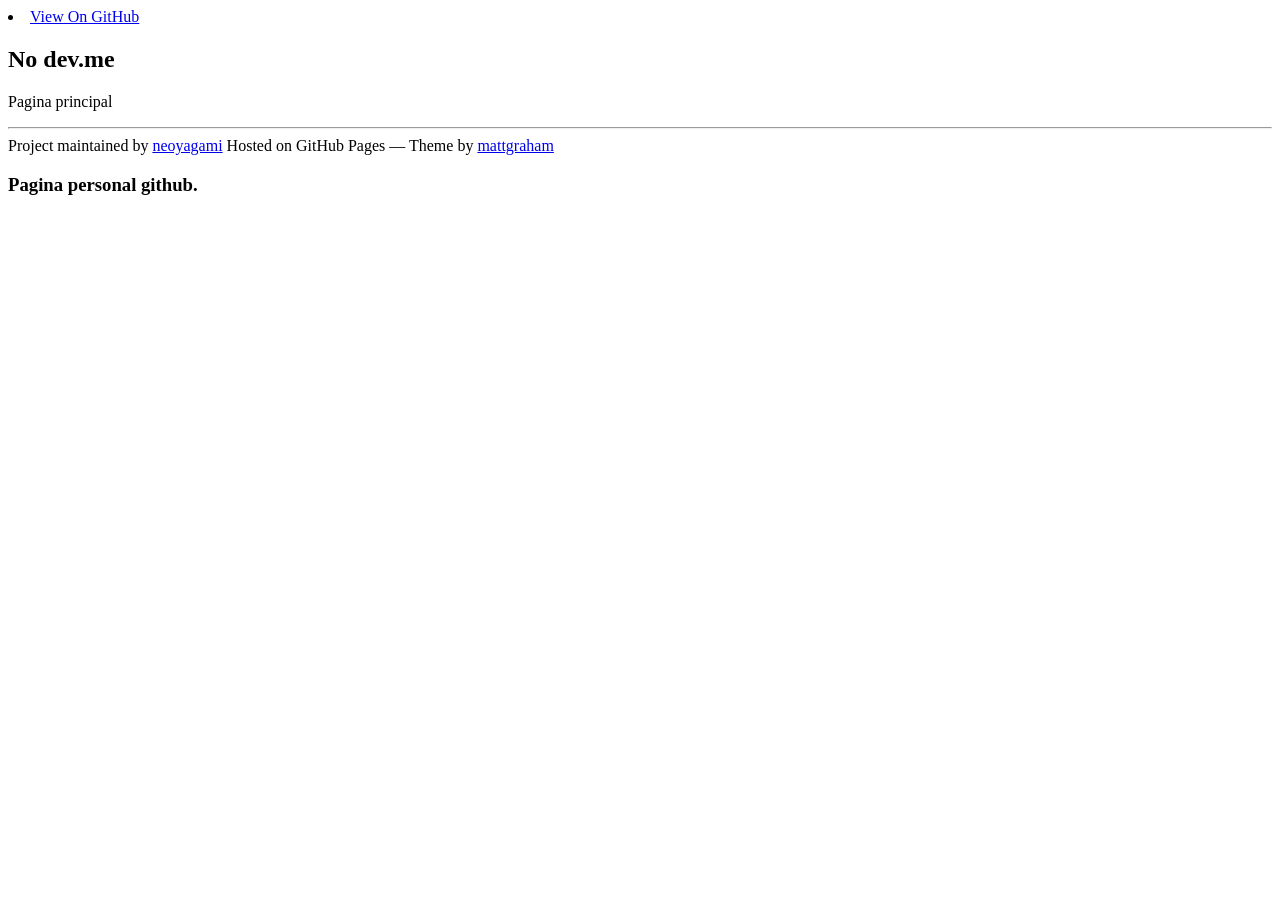
==== index.html @ 4b37ebaa "Replace master branch with page content via GitHub" ====
<!doctype html>
<html>
  <head>
    <meta charset="utf-8">
    <meta http-equiv="X-UA-Compatible" content="chrome=1">
    <title>No dev.me by neoyagami</title>
    <link rel="stylesheet" href="stylesheets/styles.css">
    <link rel="stylesheet" href="stylesheets/pygment_trac.css">
    <script src="https://ajax.googleapis.com/ajax/libs/jquery/1.7.1/jquery.min.js"></script>
    <script src="javascripts/respond.js"></script>
    <!--[if lt IE 9]>
      <script src="//html5shiv.googlecode.com/svn/trunk/html5.js"></script>
    <![endif]-->
    <!--[if lt IE 8]>
    <link rel="stylesheet" href="stylesheets/ie.css">
    <![endif]-->
    <meta name="viewport" content="width=device-width, initial-scale=1, user-scalable=no">

  </head>
  <body>
      <div id="header">
        <nav>
          <li class="fork"><a href="https://github.com/neoyagami">View On GitHub</a></li>
        </nav>
      </div><!-- end header -->

    <div class="wrapper">

      <section>
        <div id="title">
          <h1>No dev.me</h1>
          <p>Pagina principal</p>
          <hr>
          <span class="credits left">Project maintained by <a href="https://github.com/neoyagami">neoyagami</a></span>
          <span class="credits right">Hosted on GitHub Pages &mdash; Theme by <a href="https://twitter.com/michigangraham">mattgraham</a></span>
        </div>

        <h3>
<a name="pagina-personal-github" class="anchor" href="#pagina-personal-github"><span class="octicon octicon-link"></span></a>Pagina personal github.</h3>
      </section>

    </div>
    <!--[if !IE]><script>fixScale(document);</script><![endif]-->
    
  </body>
</html>
---- stylesheets/pygment_trac.css ----
.highlight .hll { background-color: #404040 }
.highlight  { color: #d0d0d0 }
.highlight .c { color: #999999; font-style: italic } /* Comment */
.highlight .err { color: #a61717; background-color: #e3d2d2 } /* Error */
.highlight .g { color: #d0d0d0 } /* Generic */
.highlight .k { color: #6ab825; font-weight: normal } /* Keyword */
.highlight .l { color: #d0d0d0 } /* Literal */
.highlight .n { color: #d0d0d0 } /* Name */
.highlight .o { color: #d0d0d0 } /* Operator */
.highlight .x { color: #d0d0d0 } /* Other */
.highlight .p { color: #d0d0d0 } /* Punctuation */
.highlight .cm { color: #999999; font-style: italic } /* Comment.Multiline */
.highlight .cp { color: #cd2828; font-weight: normal } /* Comment.Preproc */
.highlight .c1 { color: #999999; font-style: italic } /* Comment.Single */
.highlight .cs { color: #e50808; font-weight: normal; background-color: #520000 } /* Comment.Special */
.highlight .gd { color: #d22323 } /* Generic.Deleted */
.highlight .ge { color: #d0d0d0; font-style: italic } /* Generic.Emph */
.highlight .gr { color: #d22323 } /* Generic.Error */
.highlight .gh { color: #ffffff; font-weight: normal } /* Generic.Heading */
.highlight .gi { color: #589819 } /* Generic.Inserted */
.highlight .go { color: #cccccc } /* Generic.Output */
.highlight .gp { color: #aaaaaa } /* Generic.Prompt */
.highlight .gs { color: #d0d0d0; font-weight: normal } /* Generic.Strong */
.highlight .gu { color: #ffffff; text-decoration: underline } /* Generic.Subheading */
.highlight .gt { color: #d22323 } /* Generic.Traceback */
.highlight .kc { color: #6ab825; font-weight: normal } /* Keyword.Constant */
.highlight .kd { color: #6ab825; font-weight: normal } /* Keyword.Declaration */
.highlight .kn { color: #6ab825; font-weight: normal } /* Keyword.Namespace */
.highlight .kp { color: #6ab825 } /* Keyword.Pseudo */
.highlight .kr { color: #6ab825; font-weight: normal } /* Keyword.Reserved */
.highlight .kt { color: #6ab825; font-weight: normal } /* Keyword.Type */
.highlight .ld { color: #d0d0d0 } /* Literal.Date */
.highlight .m { color: #3677a9 } /* Literal.Number */
.highlight .s { color: #9dd5f1 } /* Literal.String */
.highlight .na { color: #bbbbbb } /* Name.Attribute */
.highlight .nb { color: #24909d } /* Name.Builtin */
.highlight .nc { color: #447fcf; text-decoration: underline } /* Name.Class */
.highlight .no { color: #40ffff } /* Name.Constant */
.highlight .nd { color: #ffa500 } /* Name.Decorator */
.highlight .ni { color: #d0d0d0 } /* Name.Entity */
.highlight .ne { color: #bbbbbb } /* Name.Exception */
.highlight .nf { color: #447fcf } /* Name.Function */
.highlight .nl { color: #d0d0d0 } /* Name.Label */
.highlight .nn { color: #447fcf; text-decoration: underline } /* Name.Namespace */
.highlight .nx { color: #d0d0d0 } /* Name.Other */
.highlight .py { color: #d0d0d0 } /* Name.Property */
.highlight .nt { color: #6ab825;} /* Name.Tag */
.highlight .nv { color: #40ffff } /* Name.Variable */
.highlight .ow { color: #6ab825; font-weight: normal } /* Operator.Word */
.highlight .w { color: #666666 } /* Text.Whitespace */
.highlight .mf { color: #3677a9 } /* Literal.Number.Float */
.highlight .mh { color: #3677a9 } /* Literal.Number.Hex */
.highlight .mi { color: #3677a9 } /* Literal.Number.Integer */
.highlight .mo { color: #3677a9 } /* Literal.Number.Oct */
.highlight .sb { color: #9dd5f1 } /* Literal.String.Backtick */
.highlight .sc { color: #9dd5f1 } /* Literal.String.Char */
.highlight .sd { color: #9dd5f1 } /* Literal.String.Doc */
.highlight .s2 { color: #9dd5f1 } /* Literal.String.Double */
.highlight .se { color: #9dd5f1 } /* Literal.String.Escape */
.highlight .sh { color: #9dd5f1 } /* Literal.String.Heredoc */
.highlight .si { color: #9dd5f1 } /* Literal.String.Interpol */
.highlight .sx { color: #ffa500 } /* Literal.String.Other */
.highlight .sr { color: #9dd5f1 } /* Literal.String.Regex */
.highlight .s1 { color: #9dd5f1 } /* Literal.String.Single */
.highlight .ss { color: #9dd5f1 } /* Literal.String.Symbol */
.highlight .bp { color: #24909d } /* Name.Builtin.Pseudo */
.highlight .vc { color: #40ffff } /* Name.Variable.Class */
.highlight .vg { color: #40ffff } /* Name.Variable.Global */
.highlight .vi { color: #40ffff } /* Name.Variable.Instance */
.highlight .il { color: #3677a9 } /* Literal.Number.Integer.Long */
---- stylesheets/ie.css ----
nav {
  display: none;
}
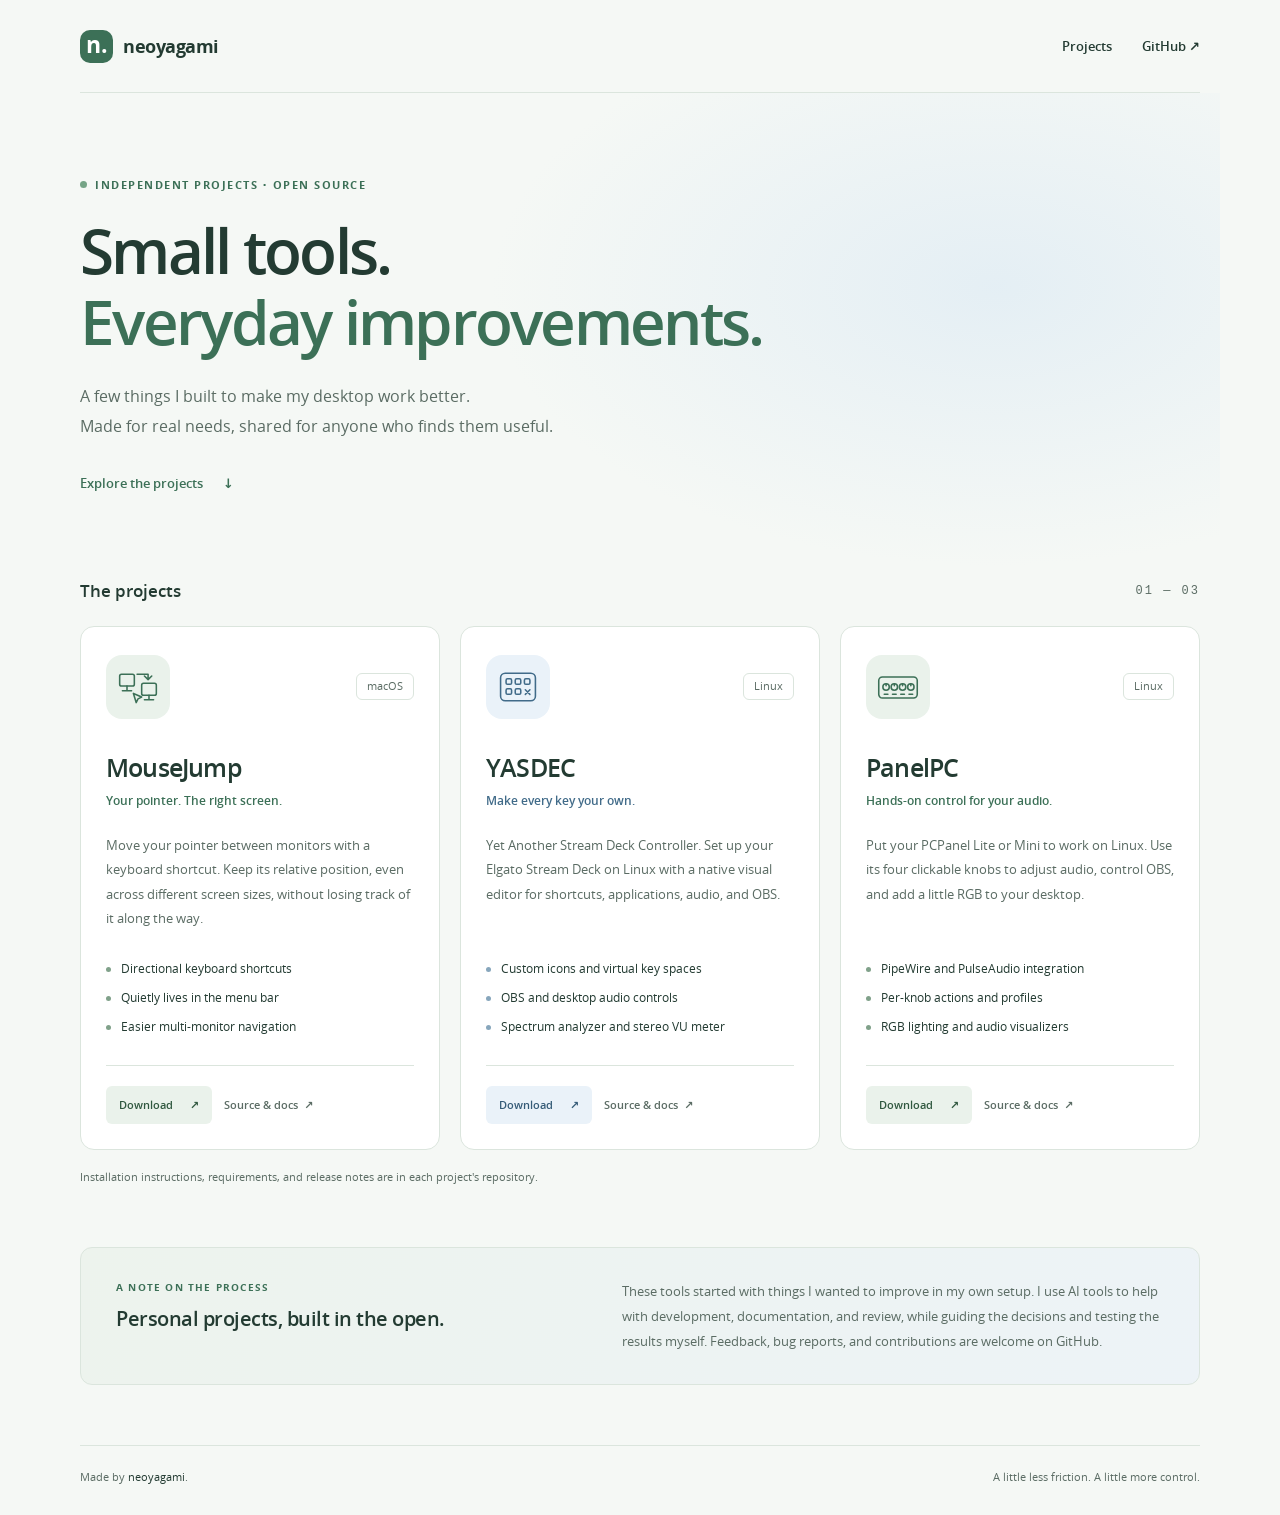
==== commit 583cbd8b: "Build simple landing page for desktop projects" ====
--- a/index.html
+++ b/index.html
@@ -1,46 +1,75 @@
 <!doctype html>
-<html>
-  <head>
-    <meta charset="utf-8">
-    <meta http-equiv="X-UA-Compatible" content="chrome=1">
-    <title>No dev.me by neoyagami</title>
-    <link rel="stylesheet" href="stylesheets/styles.css">
-    <link rel="stylesheet" href="stylesheets/pygment_trac.css">
-    <script src="https://ajax.googleapis.com/ajax/libs/jquery/1.7.1/jquery.min.js"></script>
-    <script src="javascripts/respond.js"></script>
-    <!--[if lt IE 9]>
-      <script src="//html5shiv.googlecode.com/svn/trunk/html5.js"></script>
-    <![endif]-->
-    <!--[if lt IE 8]>
-    <link rel="stylesheet" href="stylesheets/ie.css">
-    <![endif]-->
-    <meta name="viewport" content="width=device-width, initial-scale=1, user-scalable=no">
-
-  </head>
-  <body>
-      <div id="header">
-        <nav>
-          <li class="fork"><a href="https://github.com/neoyagami">View On GitHub</a></li>
-        </nav>
-      </div><!-- end header -->
-
-    <div class="wrapper">
-
-      <section>
-        <div id="title">
-          <h1>No dev.me</h1>
-          <p>Pagina principal</p>
-          <hr>
-          <span class="credits left">Project maintained by <a href="https://github.com/neoyagami">neoyagami</a></span>
-          <span class="credits right">Hosted on GitHub Pages &mdash; Theme by <a href="https://twitter.com/michigangraham">mattgraham</a></span>
-        </div>
-
-        <h3>
-<a name="pagina-personal-github" class="anchor" href="#pagina-personal-github"><span class="octicon octicon-link"></span></a>Pagina personal github.</h3>
-      </section>
-
-    </div>
-    <!--[if !IE]><script>fixScale(document);</script><![endif]-->
-    
-  </body>
-</html>+<html lang="en">
+<head>
+  <meta charset="utf-8">
+  <meta name="viewport" content="width=device-width, initial-scale=1">
+  <meta name="theme-color" content="#f5f8f5">
+  <meta name="description" content="Small, open-source desktop tools by neoyagami. Discover MouseJump for macOS, and YASDEC and PanelPC for Linux.">
+  <meta property="og:title" content="neoyagami — Small tools. Everyday improvements.">
+  <meta property="og:description" content="Open-source tools for your screens, Stream Deck, and desktop audio.">
+  <meta property="og:type" content="website">
+  <meta property="og:url" content="https://neoyagami.github.io/">
+  <title>neoyagami — Small tools. Everyday improvements.</title>
+  <link rel="icon" href="images/favicon.svg" type="image/svg+xml">
+  <link rel="stylesheet" href="stylesheets/styles.css">
+</head>
+<body>
+  <a class="skip-link" href="#main">Skip to content</a>
+  <header class="site-header wrap">
+    <a class="wordmark" href="./" aria-label="neoyagami home"><span class="brand-mark" aria-hidden="true">n.</span>neoyagami</a>
+    <nav aria-label="Main navigation"><a href="#projects">Projects</a><a href="https://github.com/neoyagami">GitHub <span aria-hidden="true">↗</span></a></nav>
+  </header>
+  <main id="main" class="wrap">
+    <section class="intro" aria-labelledby="intro-title">
+      <p class="eyebrow"><span class="status-dot" aria-hidden="true"></span>Independent projects · Open source</p>
+      <h1 id="intro-title">Small tools.<br><span>Everyday improvements.</span></h1>
+      <p class="intro-copy">A few things I built to make my desktop work better.<br class="desktop-break"> Made for real needs, shared for anyone who finds them useful.</p>
+      <a class="intro-link" href="#projects">Explore the projects <span aria-hidden="true">↓</span></a>
+    </section>
+    <section id="projects" aria-labelledby="projects-title">
+      <div class="section-heading"><h2 id="projects-title">The projects</h2><span>01 — 03</span></div>
+      <div class="project-grid">
+        <article class="project-card">
+          <div class="card-top">
+            <div class="project-icon" aria-hidden="true"><svg viewBox="0 0 48 48" fill="none" stroke="currentColor" stroke-width="1.7" stroke-linecap="round" stroke-linejoin="round"><rect x="4" y="10" width="16" height="13" rx="2"/><path d="M12 23v5m-5 0h10"/><rect x="28" y="20" width="16" height="13" rx="2"/><path d="M36 33v5m-5 0h10M23 10h12v6m-4-4 4 4 4-4M19 31l3 10 2-4 4-2z"/></svg></div>
+            <span class="platform">macOS</span>
+          </div>
+          <h3>MouseJump</h3>
+          <p class="tagline">Your pointer. The right screen.</p>
+          <p class="description">Move your pointer between monitors with a keyboard shortcut. Keep its relative position, even across different screen sizes, without losing track of it along the way.</p>
+          <ul class="features"><li>Directional keyboard shortcuts</li><li>Quietly lives in the menu bar</li><li>Easier multi-monitor navigation</li></ul>
+          <div class="card-links"><a class="download" href="https://github.com/neoyagami/MouseJumpApp/releases/latest" aria-label="Download MouseJump">Download <span aria-hidden="true">↗</span></a><a class="source" href="https://github.com/neoyagami/MouseJumpApp" aria-label="View MouseJump source and documentation">Source &amp; docs <span aria-hidden="true">↗</span></a></div>
+        </article>
+        <article class="project-card blue-card">
+          <div class="card-top">
+            <div class="project-icon" aria-hidden="true"><svg viewBox="0 0 48 48" fill="none" stroke="currentColor" stroke-width="1.7" stroke-linecap="round" stroke-linejoin="round"><rect x="5" y="9" width="38" height="30" rx="5"/><rect x="11" y="15" width="6" height="6" rx="1.5"/><rect x="21" y="15" width="6" height="6" rx="1.5"/><rect x="31" y="15" width="6" height="6" rx="1.5"/><rect x="11" y="26" width="6" height="6" rx="1.5"/><rect x="21" y="26" width="6" height="6" rx="1.5"/><path d="m32 27 5 5m0-5-5 5"/></svg></div>
+            <span class="platform">Linux</span>
+          </div>
+          <h3>YASDEC</h3>
+          <p class="tagline">Make every key your own.</p>
+          <p class="description">Yet Another Stream Deck Controller. Set up your Elgato Stream Deck on Linux with a native visual editor for shortcuts, applications, audio, and OBS.</p>
+          <ul class="features"><li>Custom icons and virtual key spaces</li><li>OBS and desktop audio controls</li><li>Spectrum analyzer and stereo VU meter</li></ul>
+          <div class="card-links"><a class="download" href="https://github.com/neoyagami/yasdec/releases/latest" aria-label="Download YASDEC">Download <span aria-hidden="true">↗</span></a><a class="source" href="https://github.com/neoyagami/yasdec" aria-label="View YASDEC source and documentation">Source &amp; docs <span aria-hidden="true">↗</span></a></div>
+        </article>
+        <article class="project-card">
+          <div class="card-top">
+            <div class="project-icon" aria-hidden="true"><svg viewBox="0 0 48 48" fill="none" stroke="currentColor" stroke-width="1.7" stroke-linecap="round" stroke-linejoin="round"><rect x="3" y="13" width="42" height="23" rx="4"/><circle cx="11" cy="24" r="3.5"/><circle cx="20" cy="24" r="3.5"/><circle cx="29" cy="24" r="3.5"/><circle cx="38" cy="24" r="3.5"/><path d="M11 20.5v2m9-2v2m9-2v2m9-2v2M9 32h4m5 0h4m5 0h4m5 0h4"/></svg></div>
+            <span class="platform">Linux</span>
+          </div>
+          <h3>PanelPC</h3>
+          <p class="tagline">Hands-on control for your audio.</p>
+          <p class="description">Put your PCPanel Lite or Mini to work on Linux. Use its four clickable knobs to adjust audio, control OBS, and add a little RGB to your desktop.</p>
+          <ul class="features"><li>PipeWire and PulseAudio integration</li><li>Per-knob actions and profiles</li><li>RGB lighting and audio visualizers</li></ul>
+          <div class="card-links"><a class="download" href="https://github.com/neoyagami/PanelPCLlit/releases/latest" aria-label="Download PanelPC">Download <span aria-hidden="true">↗</span></a><a class="source" href="https://github.com/neoyagami/PanelPCLlit" aria-label="View PanelPC source and documentation">Source &amp; docs <span aria-hidden="true">↗</span></a></div>
+        </article>
+      </div>
+      <p class="project-note">Installation instructions, requirements, and release notes are in each project's repository.</p>
+    </section>
+    <aside class="about" aria-labelledby="about-title">
+      <div><p class="eyebrow">A note on the process</p><h2 id="about-title">Personal projects, built in the open.</h2></div>
+      <p>These tools started with things I wanted to improve in my own setup. I use AI tools to help with development, documentation, and review, while guiding the decisions and testing the results myself. Feedback, bug reports, and contributions are welcome on GitHub.</p>
+    </aside>
+  </main>
+  <footer class="site-footer wrap"><p>Made by <a href="https://github.com/neoyagami">neoyagami</a>.</p><p>A little less friction. A little more control.</p></footer>
+</body>
+</html>
--- a/stylesheets/styles.css
+++ b/stylesheets/styles.css
@@ -0,0 +1,97 @@
+:root {
+  color-scheme: light;
+  --background: #f5f8f5;
+  --ink: #233b32;
+  --muted: #5b6c64;
+  --green: #3c7057;
+  --green-soft: #eaf2eb;
+  --blue: #416b89;
+  --blue-soft: #eaf2f9;
+  --line: #dbe5dd;
+}
+@font-face { font-family: "Open Sans"; src: url("../fonts/OpenSans-Regular-webfont.woff") format("woff"); font-style: normal; font-weight: 400; font-display: swap; }
+@font-face { font-family: "Open Sans"; src: url("../fonts/OpenSans-Semibold-webfont.woff") format("woff"); font-style: normal; font-weight: 600; font-display: swap; }
+@font-face { font-family: "Open Sans"; src: url("../fonts/OpenSans-Bold-webfont.woff") format("woff"); font-style: normal; font-weight: 700; font-display: swap; }
+* { box-sizing: border-box; }
+html { scroll-behavior: smooth; scroll-padding-top: 30px; }
+body { margin: 0; background: var(--background); color: var(--ink); font-family: "Open Sans", system-ui, -apple-system, BlinkMacSystemFont, "Segoe UI", sans-serif; font-size: 15px; line-height: 1.7; }
+a { color: inherit; text-underline-offset: 4px; }
+a:hover { color: var(--green); }
+a:focus-visible { outline: 3px solid var(--blue); outline-offset: 5px; border-radius: 3px; }
+::selection { background: #cce2d2; color: #203a2c; }
+.wrap { width: min(1120px, calc(100% - 64px)); margin-inline: auto; }
+.skip-link { position: absolute; left: 16px; top: -100px; z-index: 2; padding: 12px 20px; background: white; }
+.skip-link:focus { top: 12px; }
+.site-header { display: flex; align-items: center; justify-content: space-between; padding-block: 27px; border-bottom: 1px solid var(--line); }
+.wordmark { display: inline-flex; align-items: center; gap: 10px; text-decoration: none; font-weight: 700; letter-spacing: -.5px; font-size: 18px; }
+.brand-mark { display: grid; place-items: center; width: 33px; height: 33px; border-radius: 10px; background: var(--green); color: white; font-size: 23px; line-height: 1; padding-bottom: 4px; }
+nav { display: flex; gap: 30px; font-size: 13px; font-weight: 600; }
+nav a { padding-block: 8px; text-decoration: none; }
+nav a:hover, .source:hover { text-decoration: underline; }
+.intro { position: relative; isolation: isolate; padding-block: 83px 75px; }
+.intro::before { content: ""; position: absolute; z-index: -1; inset: 0 -20px 0 35%; background: radial-gradient(ellipse at 70% 40%, #dceaf4aa, transparent 68%); pointer-events: none; }
+.eyebrow { margin: 0 0 20px; color: var(--green); font-size: 11px; font-weight: 700; letter-spacing: 1.5px; text-transform: uppercase; }
+.status-dot { display: inline-block; width: 7px; height: 7px; border-radius: 50%; margin-right: 8px; background: #75a486; vertical-align: 1px; }
+h1 { margin: 0; font-size: clamp(38px, 5.1vw, 62px); font-weight: 600; line-height: 1.15; letter-spacing: -2.7px; }
+h1 span { color: var(--green); }
+.intro-copy { margin: 25px 0 22px; max-width: 640px; font-size: 16px; color: var(--muted); line-height: 1.85; }
+.intro-link { display: inline-flex; gap: 20px; align-items: center; padding-block: 8px; color: var(--green); text-decoration: none; font-size: 13px; font-weight: 600; }
+.intro-link:hover { text-decoration: underline; }
+.section-heading { display: flex; align-items: center; justify-content: space-between; margin-bottom: 20px; }
+.section-heading h2 { margin: 0; font-size: 17px; font-weight: 600; }
+.section-heading > span { color: var(--muted); font-family: monospace; font-size: 12px; letter-spacing: 2px; }
+.project-grid { display: grid; grid-template-columns: repeat(3, minmax(0, 1fr)); gap: 20px; }
+.project-card { display: flex; flex-direction: column; padding: 28px 25px 25px; background: white; border: 1px solid var(--line); border-radius: 14px; }
+.card-top { display: flex; align-items: center; justify-content: space-between; margin-bottom: 27px; }
+.project-icon { width: 64px; height: 64px; display: grid; place-items: center; border-radius: 16px; color: var(--green); background: var(--green-soft); }
+.project-icon svg { width: 44px; height: 44px; }
+.blue-card .project-icon { color: var(--blue); background: var(--blue-soft); }
+.platform { padding: 3px 10px; border: 1px solid var(--line); border-radius: 6px; font-size: 11px; color: var(--muted); }
+h3 { margin: 0 0 3px; font-weight: 600; font-size: 25px; letter-spacing: -.8px; }
+.tagline { margin: 0; font-size: 12px; color: var(--green); font-weight: 600; }
+.blue-card .tagline { color: var(--blue); }
+.description { margin: 22px 0 20px; font-size: 13px; line-height: 1.85; color: var(--muted); }
+.features { list-style: none; margin: auto 0 27px; padding: 0; font-size: 12px; }
+.features li { position: relative; padding-left: 15px; margin-top: 9px; }
+.features li::before { content: ""; position: absolute; top: 8px; left: 0; width: 5px; height: 5px; border-radius: 50%; background: #80a18a; }
+.blue-card .features li::before { background: #87a6bc; }
+.card-links { display: flex; align-items: center; flex-wrap: wrap; gap: 12px; padding-top: 20px; border-top: 1px solid var(--line); font-size: 11px; font-weight: 600; }
+.download { display: inline-flex; align-items: center; gap: 17px; padding: 10px 13px; border-radius: 6px; background: var(--green-soft); color: #30583f; text-decoration: none; }
+.download:hover { background: #dcebdd; color: #254c33; }
+.blue-card .download { background: var(--blue-soft); color: #355b77; }
+.blue-card .download:hover { background: #dce9f4; }
+.source { padding-block: 10px; color: var(--muted); text-decoration: none; }
+.source span { margin-left: 3px; }
+.project-note { margin: 18px 0 0; color: var(--muted); font-size: 11px; }
+.about { display: grid; grid-template-columns: 1fr 1.2fr; align-items: start; gap: 55px; margin-block: 60px; padding: 31px 35px; border: 1px solid var(--line); border-radius: 12px; background: linear-gradient(110deg, #edf3ed, #edf3f7); }
+.about .eyebrow { margin-bottom: 8px; font-size: 10px; letter-spacing: 1.2px; }
+.about h2 { margin: 0; font-size: 20px; font-weight: 600; letter-spacing: -.5px; line-height: 1.5; }
+.about > p { margin: 0; font-size: 13px; color: var(--muted); line-height: 1.9; }
+.site-footer { display: flex; justify-content: space-between; gap: 20px; border-top: 1px solid var(--line); padding-block: 22px 28px; font-size: 11px; color: var(--muted); }
+.site-footer p { margin: 0; }
+.site-footer a { color: var(--ink); text-decoration: none; }
+.site-footer a:hover { text-decoration: underline; }
+@media (max-width: 1000px) {
+  .project-grid { gap: 14px; }
+  .project-card { padding: 23px 19px; }
+  .about { gap: 30px; }
+}
+@media (max-width: 760px) {
+  .wrap { width: calc(100% - 40px); }
+  .site-header { padding-block: 21px; }
+  nav { gap: 19px; font-size: 12px; }
+  .wordmark { font-size: 16px; }
+  .intro { padding-block: 56px; }
+  h1 { letter-spacing: -1.7px; }
+  .intro-copy { font-size: 15px; }
+  .desktop-break { display: none; }
+  .project-grid { grid-template-columns: 1fr; gap: 18px; }
+  .project-card { padding: 26px; }
+  .card-top { margin-bottom: 20px; }
+  .description { font-size: 14px; }
+  .features { font-size: 13px; }
+  .card-links { font-size: 12px; gap: 22px; }
+  .about { grid-template-columns: 1fr; gap: 17px; padding: 26px; margin-block: 38px; }
+  .site-footer { flex-direction: column; gap: 7px; }
+}
+@media (prefers-reduced-motion: reduce) { html { scroll-behavior: auto; } }
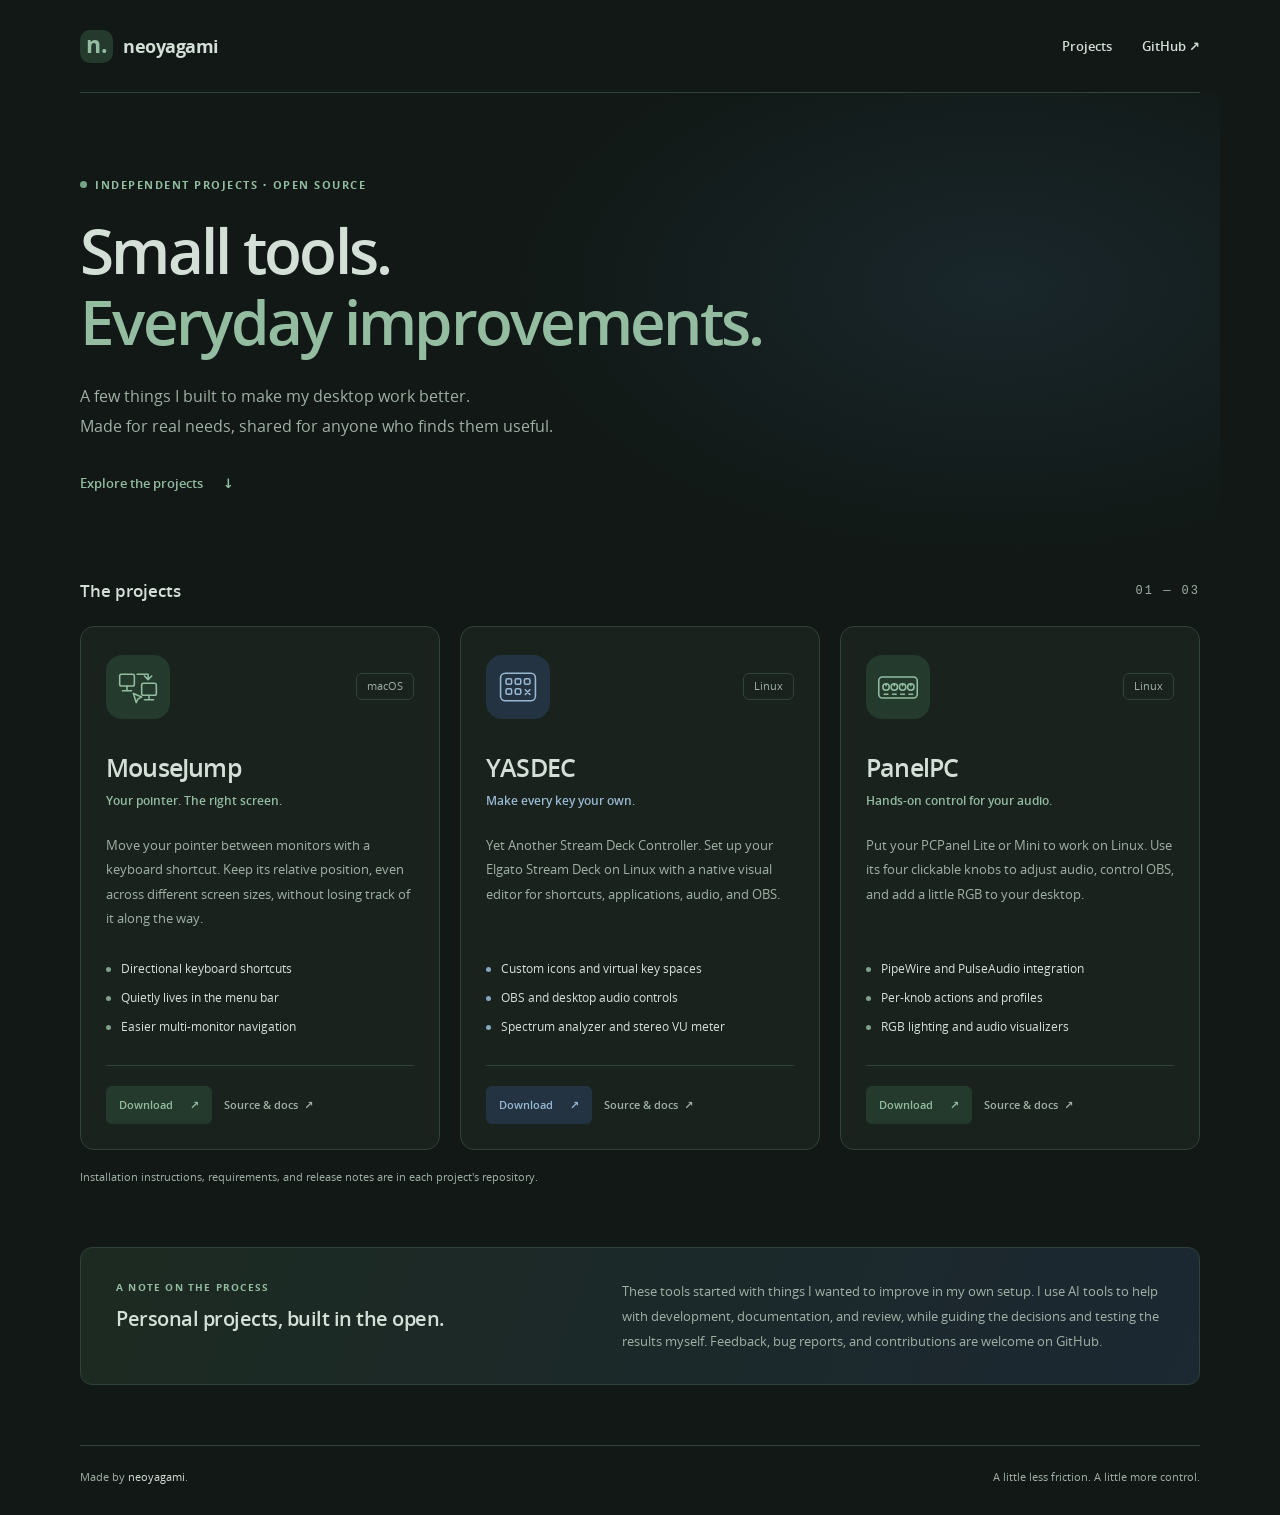
==== commit 055bcff3: "Use dark green theme with soft blue accents" ====
--- a/index.html
+++ b/index.html
@@ -3,7 +3,8 @@
 <head>
   <meta charset="utf-8">
   <meta name="viewport" content="width=device-width, initial-scale=1">
-  <meta name="theme-color" content="#f5f8f5">
+  <meta name="color-scheme" content="dark">
+  <meta name="theme-color" content="#111815">
   <meta name="description" content="Small, open-source desktop tools by neoyagami. Discover MouseJump for macOS, and YASDEC and PanelPC for Linux.">
   <meta property="og:title" content="neoyagami — Small tools. Everyday improvements.">
   <meta property="og:description" content="Open-source tools for your screens, Stream Deck, and desktop audio.">
@@ -11,7 +12,7 @@
   <meta property="og:url" content="https://neoyagami.github.io/">
   <title>neoyagami — Small tools. Everyday improvements.</title>
   <link rel="icon" href="images/favicon.svg" type="image/svg+xml">
-  <link rel="stylesheet" href="stylesheets/styles.css">
+  <link rel="stylesheet" href="stylesheets/styles.css?v=dark-1">
 </head>
 <body>
   <a class="skip-link" href="#main">Skip to content</a>
--- a/stylesheets/styles.css
+++ b/stylesheets/styles.css
@@ -1,13 +1,14 @@
 :root {
-  color-scheme: light;
-  --background: #f5f8f5;
-  --ink: #233b32;
-  --muted: #5b6c64;
-  --green: #3c7057;
-  --green-soft: #eaf2eb;
-  --blue: #416b89;
-  --blue-soft: #eaf2f9;
-  --line: #dbe5dd;
+  color-scheme: dark;
+  --background: #111815;
+  --surface: #19221d;
+  --ink: #d4dfd7;
+  --muted: #a0b0a5;
+  --green: #93bca0;
+  --green-soft: #243a2d;
+  --blue: #99b8d1;
+  --blue-soft: #233342;
+  --line: #314238;
 }
 @font-face { font-family: "Open Sans"; src: url("../fonts/OpenSans-Regular-webfont.woff") format("woff"); font-style: normal; font-weight: 400; font-display: swap; }
 @font-face { font-family: "Open Sans"; src: url("../fonts/OpenSans-Semibold-webfont.woff") format("woff"); font-style: normal; font-weight: 600; font-display: swap; }
@@ -18,18 +19,18 @@
 a { color: inherit; text-underline-offset: 4px; }
 a:hover { color: var(--green); }
 a:focus-visible { outline: 3px solid var(--blue); outline-offset: 5px; border-radius: 3px; }
-::selection { background: #cce2d2; color: #203a2c; }
+::selection { background: #365442; color: #e0e9e2; }
 .wrap { width: min(1120px, calc(100% - 64px)); margin-inline: auto; }
-.skip-link { position: absolute; left: 16px; top: -100px; z-index: 2; padding: 12px 20px; background: white; }
+.skip-link { position: absolute; left: 16px; top: -100px; z-index: 2; padding: 12px 20px; background: var(--surface); }
 .skip-link:focus { top: 12px; }
 .site-header { display: flex; align-items: center; justify-content: space-between; padding-block: 27px; border-bottom: 1px solid var(--line); }
 .wordmark { display: inline-flex; align-items: center; gap: 10px; text-decoration: none; font-weight: 700; letter-spacing: -.5px; font-size: 18px; }
-.brand-mark { display: grid; place-items: center; width: 33px; height: 33px; border-radius: 10px; background: var(--green); color: white; font-size: 23px; line-height: 1; padding-bottom: 4px; }
+.brand-mark { display: grid; place-items: center; width: 33px; height: 33px; border-radius: 10px; background: var(--green-soft); color: var(--green); font-size: 23px; line-height: 1; padding-bottom: 4px; }
 nav { display: flex; gap: 30px; font-size: 13px; font-weight: 600; }
 nav a { padding-block: 8px; text-decoration: none; }
 nav a:hover, .source:hover { text-decoration: underline; }
 .intro { position: relative; isolation: isolate; padding-block: 83px 75px; }
-.intro::before { content: ""; position: absolute; z-index: -1; inset: 0 -20px 0 35%; background: radial-gradient(ellipse at 70% 40%, #dceaf4aa, transparent 68%); pointer-events: none; }
+.intro::before { content: ""; position: absolute; z-index: -1; inset: 0 -20px 0 35%; background: radial-gradient(ellipse at 70% 40%, #29435755, transparent 68%); pointer-events: none; }
 .eyebrow { margin: 0 0 20px; color: var(--green); font-size: 11px; font-weight: 700; letter-spacing: 1.5px; text-transform: uppercase; }
 .status-dot { display: inline-block; width: 7px; height: 7px; border-radius: 50%; margin-right: 8px; background: #75a486; vertical-align: 1px; }
 h1 { margin: 0; font-size: clamp(38px, 5.1vw, 62px); font-weight: 600; line-height: 1.15; letter-spacing: -2.7px; }
@@ -41,7 +42,7 @@
 .section-heading h2 { margin: 0; font-size: 17px; font-weight: 600; }
 .section-heading > span { color: var(--muted); font-family: monospace; font-size: 12px; letter-spacing: 2px; }
 .project-grid { display: grid; grid-template-columns: repeat(3, minmax(0, 1fr)); gap: 20px; }
-.project-card { display: flex; flex-direction: column; padding: 28px 25px 25px; background: white; border: 1px solid var(--line); border-radius: 14px; }
+.project-card { display: flex; flex-direction: column; padding: 28px 25px 25px; background: var(--surface); border: 1px solid var(--line); border-radius: 14px; }
 .card-top { display: flex; align-items: center; justify-content: space-between; margin-bottom: 27px; }
 .project-icon { width: 64px; height: 64px; display: grid; place-items: center; border-radius: 16px; color: var(--green); background: var(--green-soft); }
 .project-icon svg { width: 44px; height: 44px; }
@@ -56,14 +57,14 @@
 .features li::before { content: ""; position: absolute; top: 8px; left: 0; width: 5px; height: 5px; border-radius: 50%; background: #80a18a; }
 .blue-card .features li::before { background: #87a6bc; }
 .card-links { display: flex; align-items: center; flex-wrap: wrap; gap: 12px; padding-top: 20px; border-top: 1px solid var(--line); font-size: 11px; font-weight: 600; }
-.download { display: inline-flex; align-items: center; gap: 17px; padding: 10px 13px; border-radius: 6px; background: var(--green-soft); color: #30583f; text-decoration: none; }
-.download:hover { background: #dcebdd; color: #254c33; }
-.blue-card .download { background: var(--blue-soft); color: #355b77; }
-.blue-card .download:hover { background: #dce9f4; }
+.download { display: inline-flex; align-items: center; gap: 17px; padding: 10px 13px; border-radius: 6px; background: var(--green-soft); color: var(--green); text-decoration: none; }
+.download:hover { background: #304b3a; color: #b5d5bf; }
+.blue-card .download { background: var(--blue-soft); color: var(--blue); }
+.blue-card .download:hover { background: #30465a; }
 .source { padding-block: 10px; color: var(--muted); text-decoration: none; }
 .source span { margin-left: 3px; }
 .project-note { margin: 18px 0 0; color: var(--muted); font-size: 11px; }
-.about { display: grid; grid-template-columns: 1fr 1.2fr; align-items: start; gap: 55px; margin-block: 60px; padding: 31px 35px; border: 1px solid var(--line); border-radius: 12px; background: linear-gradient(110deg, #edf3ed, #edf3f7); }
+.about { display: grid; grid-template-columns: 1fr 1.2fr; align-items: start; gap: 55px; margin-block: 60px; padding: 31px 35px; border: 1px solid var(--line); border-radius: 12px; background: linear-gradient(110deg, #1c2a21, #1c2832); }
 .about .eyebrow { margin-bottom: 8px; font-size: 10px; letter-spacing: 1.2px; }
 .about h2 { margin: 0; font-size: 20px; font-weight: 600; letter-spacing: -.5px; line-height: 1.5; }
 .about > p { margin: 0; font-size: 13px; color: var(--muted); line-height: 1.9; }
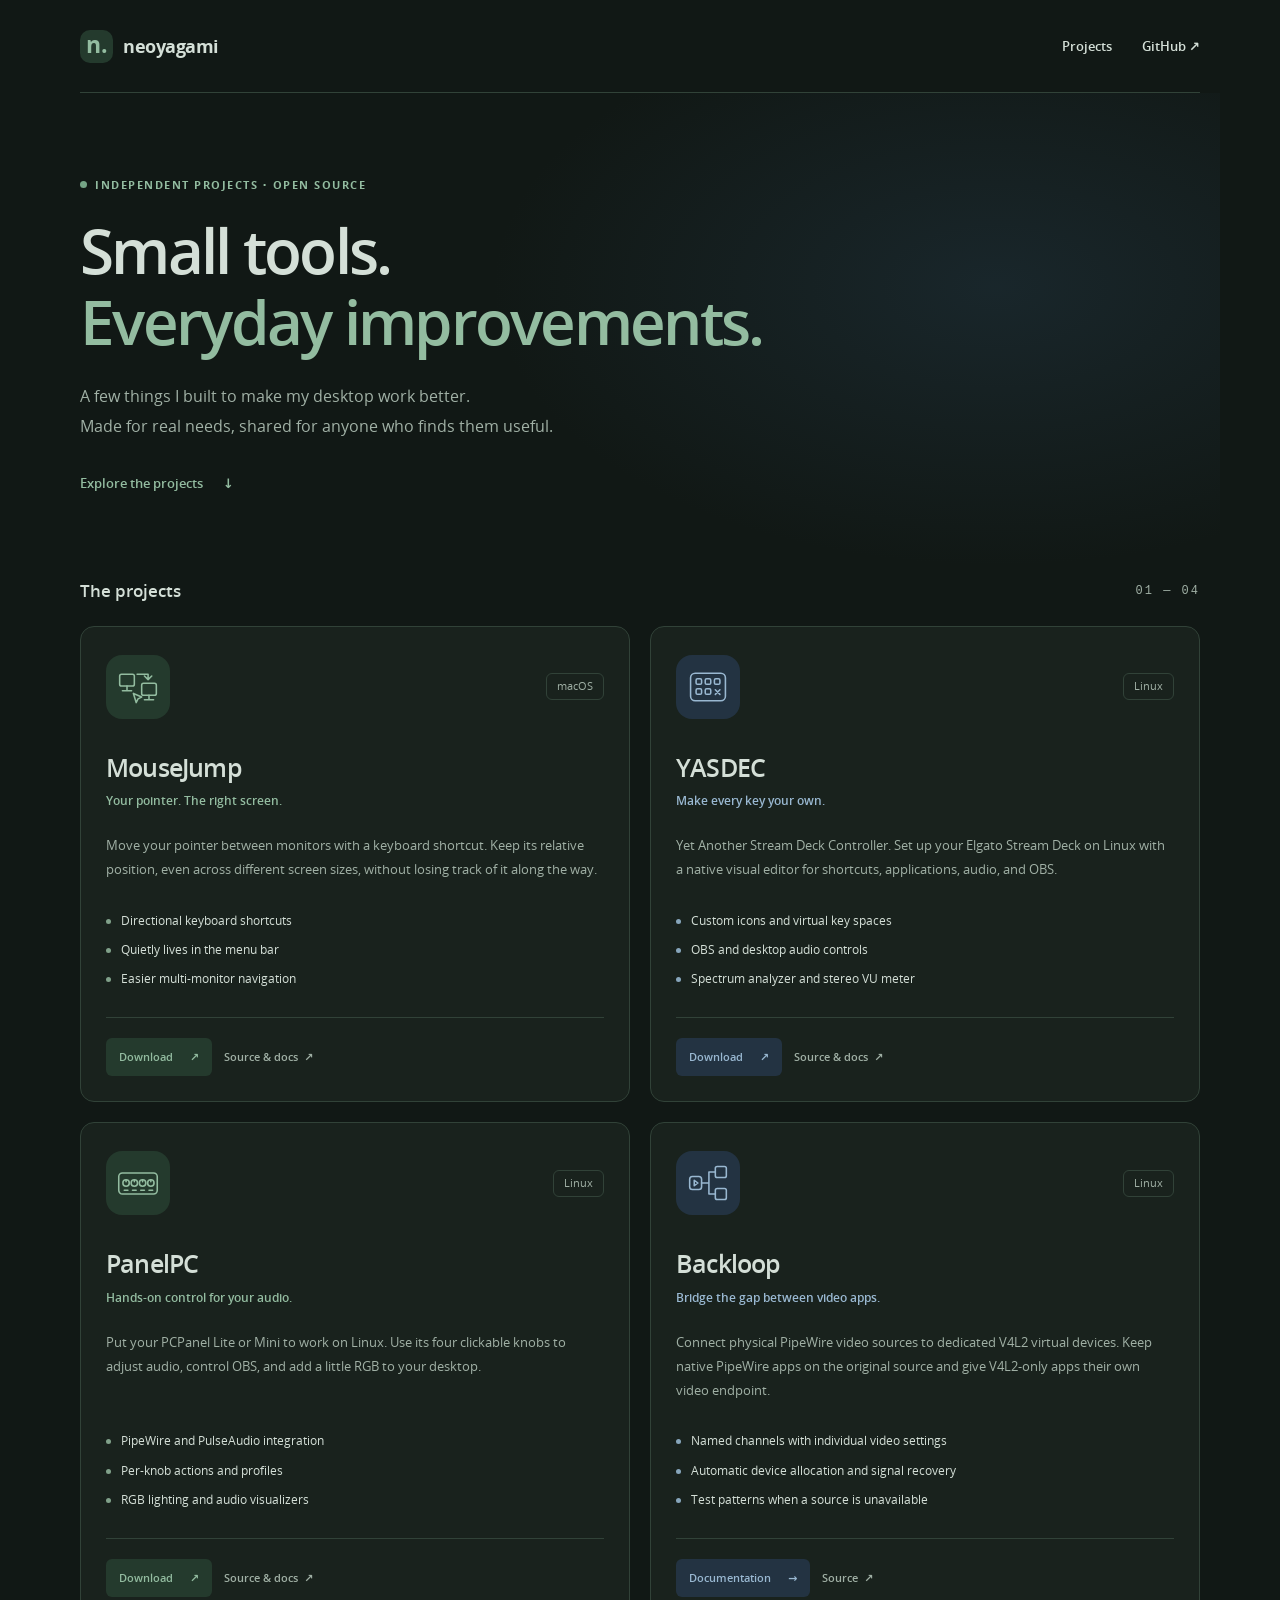
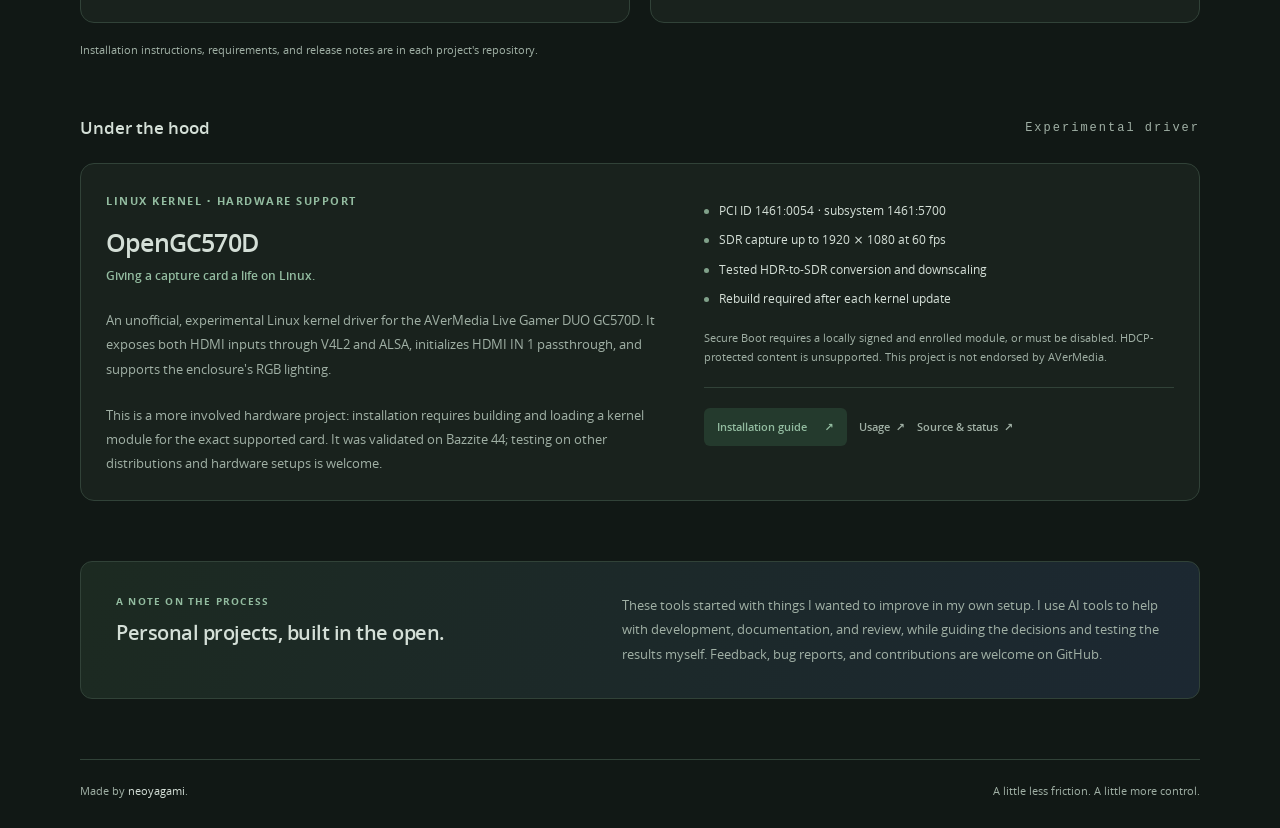
==== commit b4245e6f: "Add Backloop documentation and experimental OpenGC570D section" ====
--- a/index.html
+++ b/index.html
@@ -5,14 +5,14 @@
   <meta name="viewport" content="width=device-width, initial-scale=1">
   <meta name="color-scheme" content="dark">
   <meta name="theme-color" content="#111815">
-  <meta name="description" content="Small, open-source desktop tools by neoyagami. Discover MouseJump for macOS, and YASDEC and PanelPC for Linux.">
+  <meta name="description" content="Small, open-source desktop tools by neoyagami. Discover MouseJump for macOS, and YASDEC, PanelPC, and Backloop for Linux.">
   <meta property="og:title" content="neoyagami — Small tools. Everyday improvements.">
-  <meta property="og:description" content="Open-source tools for your screens, Stream Deck, and desktop audio.">
+  <meta property="og:description" content="Open-source tools for your screens, Stream Deck, desktop audio, and video routing.">
   <meta property="og:type" content="website">
   <meta property="og:url" content="https://neoyagami.github.io/">
   <title>neoyagami — Small tools. Everyday improvements.</title>
   <link rel="icon" href="images/favicon.svg" type="image/svg+xml">
-  <link rel="stylesheet" href="stylesheets/styles.css?v=dark-1">
+  <link rel="stylesheet" href="stylesheets/styles.css?v=projects-2">
 </head>
 <body>
   <a class="skip-link" href="#main">Skip to content</a>
@@ -28,7 +28,7 @@
       <a class="intro-link" href="#projects">Explore the projects <span aria-hidden="true">↓</span></a>
     </section>
     <section id="projects" aria-labelledby="projects-title">
-      <div class="section-heading"><h2 id="projects-title">The projects</h2><span>01 — 03</span></div>
+      <div class="section-heading"><h2 id="projects-title">The projects</h2><span>01 — 04</span></div>
       <div class="project-grid">
         <article class="project-card">
           <div class="card-top">
@@ -63,8 +63,36 @@
           <ul class="features"><li>PipeWire and PulseAudio integration</li><li>Per-knob actions and profiles</li><li>RGB lighting and audio visualizers</li></ul>
           <div class="card-links"><a class="download" href="https://github.com/neoyagami/PanelPCLlit/releases/latest" aria-label="Download PanelPC">Download <span aria-hidden="true">↗</span></a><a class="source" href="https://github.com/neoyagami/PanelPCLlit" aria-label="View PanelPC source and documentation">Source &amp; docs <span aria-hidden="true">↗</span></a></div>
         </article>
+        <article class="project-card blue-card">
+          <div class="card-top">
+            <div class="project-icon" aria-hidden="true"><svg viewBox="0 0 48 48" fill="none" stroke="currentColor" stroke-width="1.7" stroke-linecap="round" stroke-linejoin="round"><rect x="4" y="17" width="13" height="14" rx="3"/><path d="M17 24h8m0 0V12h7m-7 12v12h7"/><rect x="32" y="6" width="12" height="12" rx="2"/><rect x="32" y="30" width="12" height="12" rx="2"/><path d="m9 21 4 3-4 3z"/></svg></div>
+            <span class="platform">Linux</span>
+          </div>
+          <h3>Backloop</h3>
+          <p class="tagline">Bridge the gap between video apps.</p>
+          <p class="description">Connect physical PipeWire video sources to dedicated V4L2 virtual devices. Keep native PipeWire apps on the original source and give V4L2-only apps their own video endpoint.</p>
+          <ul class="features"><li>Named channels with individual video settings</li><li>Automatic device allocation and signal recovery</li><li>Test patterns when a source is unavailable</li></ul>
+          <div class="card-links"><a class="download" href="backloop.html">Documentation <span aria-hidden="true">→</span></a><a class="source" href="https://github.com/neoyagami/backloop" aria-label="View Backloop source">Source <span aria-hidden="true">↗</span></a></div>
+        </article>
       </div>
       <p class="project-note">Installation instructions, requirements, and release notes are in each project's repository.</p>
+    </section>
+    <section class="driver-section" aria-labelledby="driver-title">
+      <div class="section-heading"><h2 id="driver-title">Under the hood</h2><span>Experimental driver</span></div>
+      <article class="project-card driver-card">
+        <div>
+          <p class="eyebrow">Linux kernel · Hardware support</p>
+          <h3>OpenGC570D</h3>
+          <p class="tagline">Giving a capture card a life on Linux.</p>
+          <p class="description">An unofficial, experimental Linux kernel driver for the AVerMedia Live Gamer DUO GC570D. It exposes both HDMI inputs through V4L2 and ALSA, initializes HDMI IN 1 passthrough, and supports the enclosure's RGB lighting.</p>
+          <p class="description">This is a more involved hardware project: installation requires building and loading a kernel module for the exact supported card. It was validated on Bazzite 44; testing on other distributions and hardware setups is welcome.</p>
+        </div>
+        <div>
+          <ul class="features"><li>PCI ID 1461:0054 · subsystem 1461:5700</li><li>SDR capture up to 1920 × 1080 at 60 fps</li><li>Tested HDR-to-SDR conversion and downscaling</li><li>Rebuild required after each kernel update</li></ul>
+          <p class="project-note">Secure Boot requires a locally signed and enrolled module, or must be disabled. HDCP-protected content is unsupported. This project is not endorsed by AVerMedia.</p>
+          <div class="card-links"><a class="download" href="https://github.com/neoyagami/OpenGC570D/blob/main/docs/INSTALL.md">Installation guide <span aria-hidden="true">↗</span></a><a class="source" href="https://github.com/neoyagami/OpenGC570D/blob/main/docs/USAGE.md">Usage <span aria-hidden="true">↗</span></a><a class="source" href="https://github.com/neoyagami/OpenGC570D">Source &amp; status <span aria-hidden="true">↗</span></a></div>
+        </div>
+      </article>
     </section>
     <aside class="about" aria-labelledby="about-title">
       <div><p class="eyebrow">A note on the process</p><h2 id="about-title">Personal projects, built in the open.</h2></div>
--- a/stylesheets/styles.css
+++ b/stylesheets/styles.css
@@ -41,7 +41,7 @@
 .section-heading { display: flex; align-items: center; justify-content: space-between; margin-bottom: 20px; }
 .section-heading h2 { margin: 0; font-size: 17px; font-weight: 600; }
 .section-heading > span { color: var(--muted); font-family: monospace; font-size: 12px; letter-spacing: 2px; }
-.project-grid { display: grid; grid-template-columns: repeat(3, minmax(0, 1fr)); gap: 20px; }
+.project-grid { display: grid; grid-template-columns: repeat(2, minmax(0, 1fr)); gap: 20px; }
 .project-card { display: flex; flex-direction: column; padding: 28px 25px 25px; background: var(--surface); border: 1px solid var(--line); border-radius: 14px; }
 .card-top { display: flex; align-items: center; justify-content: space-between; margin-bottom: 27px; }
 .project-icon { width: 64px; height: 64px; display: grid; place-items: center; border-radius: 16px; color: var(--green); background: var(--green-soft); }
@@ -96,3 +96,34 @@
   .site-footer { flex-direction: column; gap: 7px; }
 }
 @media (prefers-reduced-motion: reduce) { html { scroll-behavior: auto; } }
+
+/* Documentation uses the same dark palette as the project overview. */
+.docs { max-width: 860px; padding-block: 45px; }
+.docs h1 { font-size: clamp(38px, 6vw, 58px); margin-top: 22px; }
+.docs h2 { margin: 0 0 14px; font-size: 23px; font-weight: 600; }
+.docs section { margin-top: 38px; }
+.docs p, .docs li { color: var(--muted); }
+.docs .intro-copy { max-width: none; }
+.docs .doc-nav { display: flex; flex-wrap: wrap; gap: 12px 24px; padding-block: 18px; border-block: 1px solid var(--line); }
+.docs .doc-nav a { color: var(--green); }
+.docs code { color: var(--ink); overflow-wrap: anywhere; }
+.docs pre { overflow-x: auto; padding: 20px; border: 1px solid var(--line); border-radius: 10px; background: var(--surface); line-height: 1.8; font-size: 13px; }
+.docs pre code { overflow-wrap: normal; }
+.docs .routing { display: grid; grid-template-columns: 1fr 1fr; gap: 16px; }
+.docs .routing > div { padding: 20px; background: var(--surface); border: 1px solid var(--line); border-radius: 10px; }
+.docs .routing h3 { font-size: 17px; letter-spacing: 0; }
+.docs .routing p { margin-bottom: 0; font-size: 14px; }
+.docs li { margin-block: 9px; }
+@media (max-width: 760px) { .docs .routing { grid-template-columns: 1fr; } }
+
+.driver-section { margin-top: 54px; }
+.driver-card { display: grid; grid-template-columns: 1.2fr 1fr; gap: 35px; }
+.driver-card .eyebrow { margin-bottom: 10px; }
+.driver-card .description:last-child { margin-bottom: 0; }
+.driver-card .features { margin-bottom: 20px; }
+.driver-card .project-note { margin-bottom: 20px; }
+@media (max-width: 760px) {
+  .driver-card { grid-template-columns: 1fr; gap: 20px; }
+  .driver-section .section-heading { align-items: start; gap: 16px; }
+  .driver-section .section-heading > span { text-align: right; letter-spacing: 0; }
+}
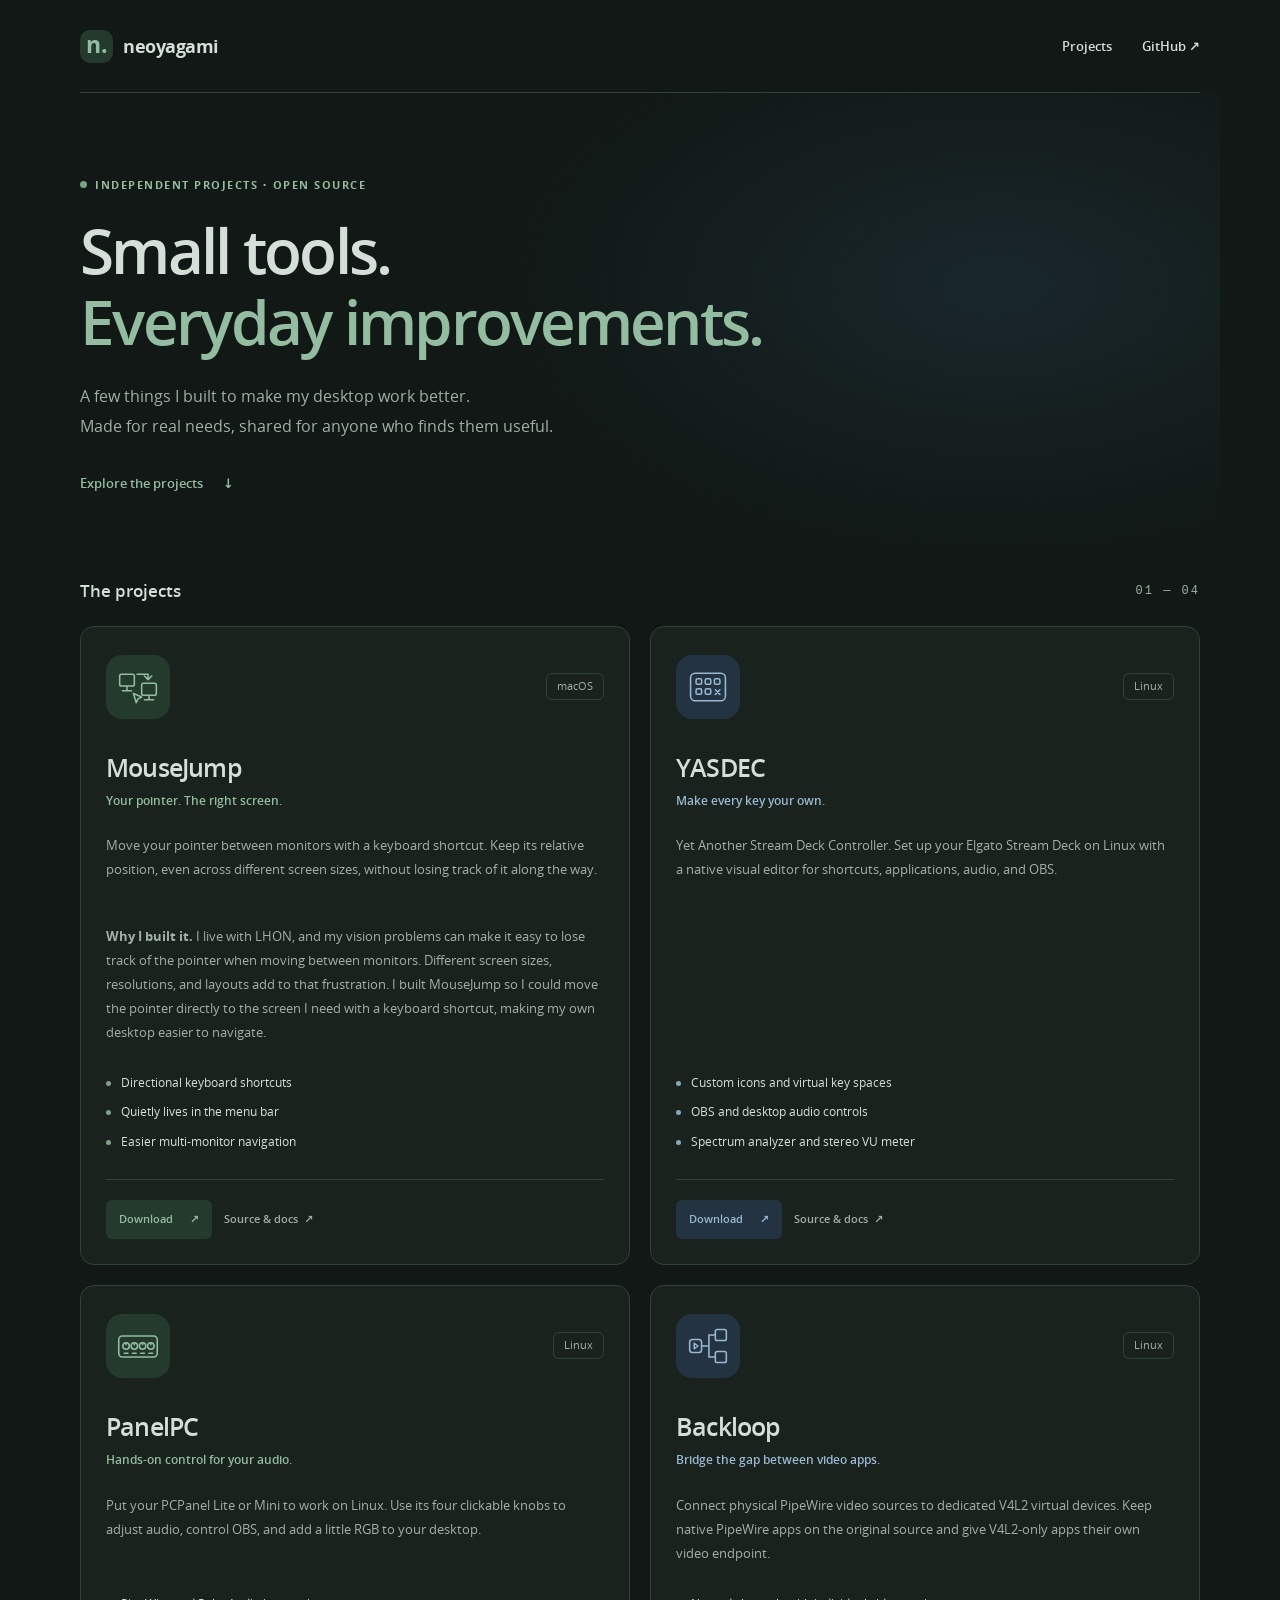
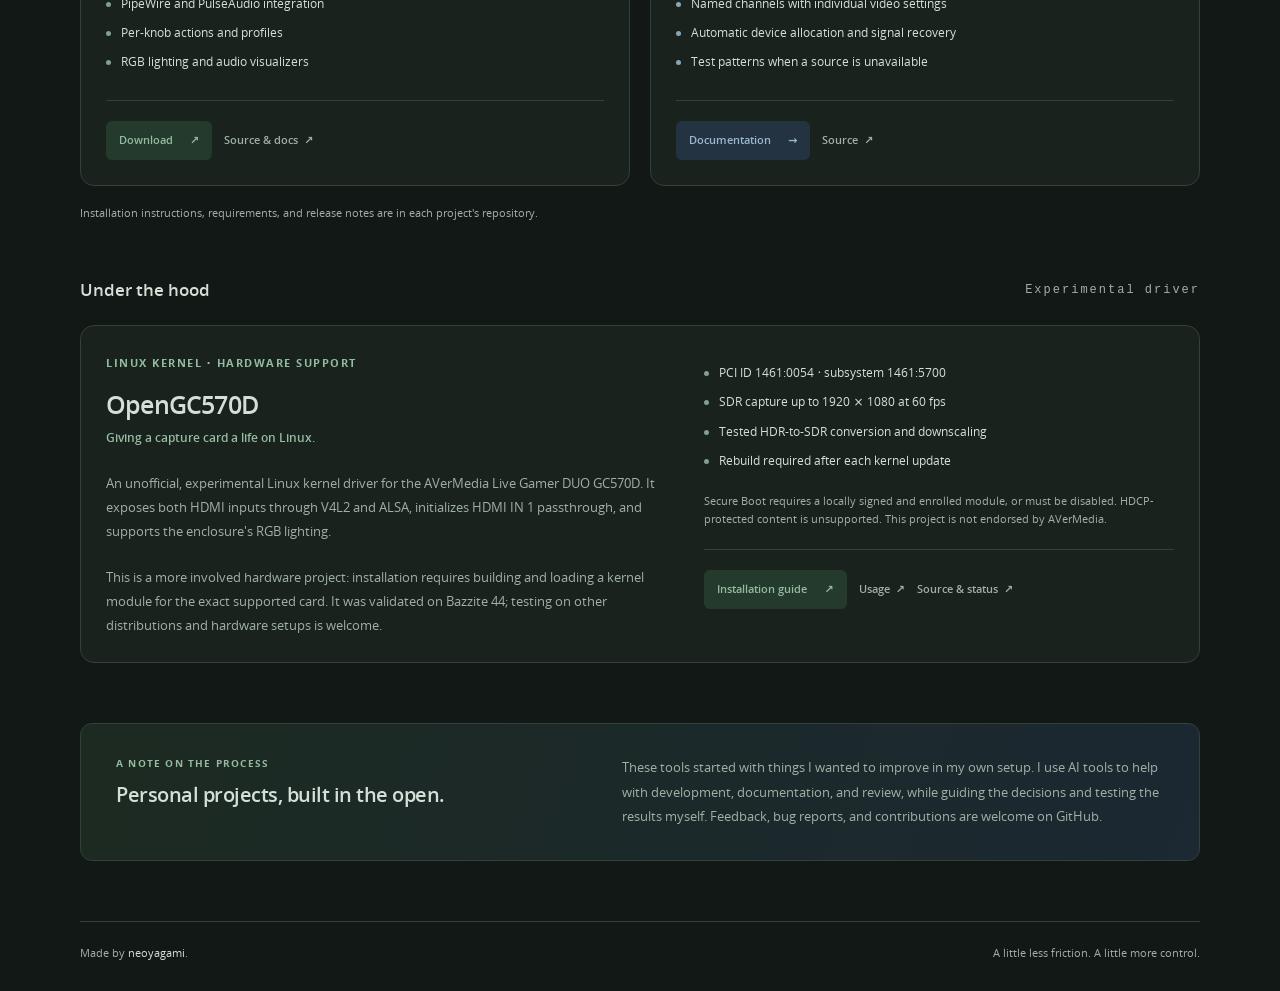
==== commit 43507fdb: "Explain the personal accessibility motivation behind MouseJump" ====
--- a/index.html
+++ b/index.html
@@ -38,6 +38,7 @@
           <h3>MouseJump</h3>
           <p class="tagline">Your pointer. The right screen.</p>
           <p class="description">Move your pointer between monitors with a keyboard shortcut. Keep its relative position, even across different screen sizes, without losing track of it along the way.</p>
+          <p class="description"><strong>Why I built it.</strong> I live with LHON, and my vision problems can make it easy to lose track of the pointer when moving between monitors. Different screen sizes, resolutions, and layouts add to that frustration. I built MouseJump so I could move the pointer directly to the screen I need with a keyboard shortcut, making my own desktop easier to navigate.</p>
           <ul class="features"><li>Directional keyboard shortcuts</li><li>Quietly lives in the menu bar</li><li>Easier multi-monitor navigation</li></ul>
           <div class="card-links"><a class="download" href="https://github.com/neoyagami/MouseJumpApp/releases/latest" aria-label="Download MouseJump">Download <span aria-hidden="true">↗</span></a><a class="source" href="https://github.com/neoyagami/MouseJumpApp" aria-label="View MouseJump source and documentation">Source &amp; docs <span aria-hidden="true">↗</span></a></div>
         </article>
